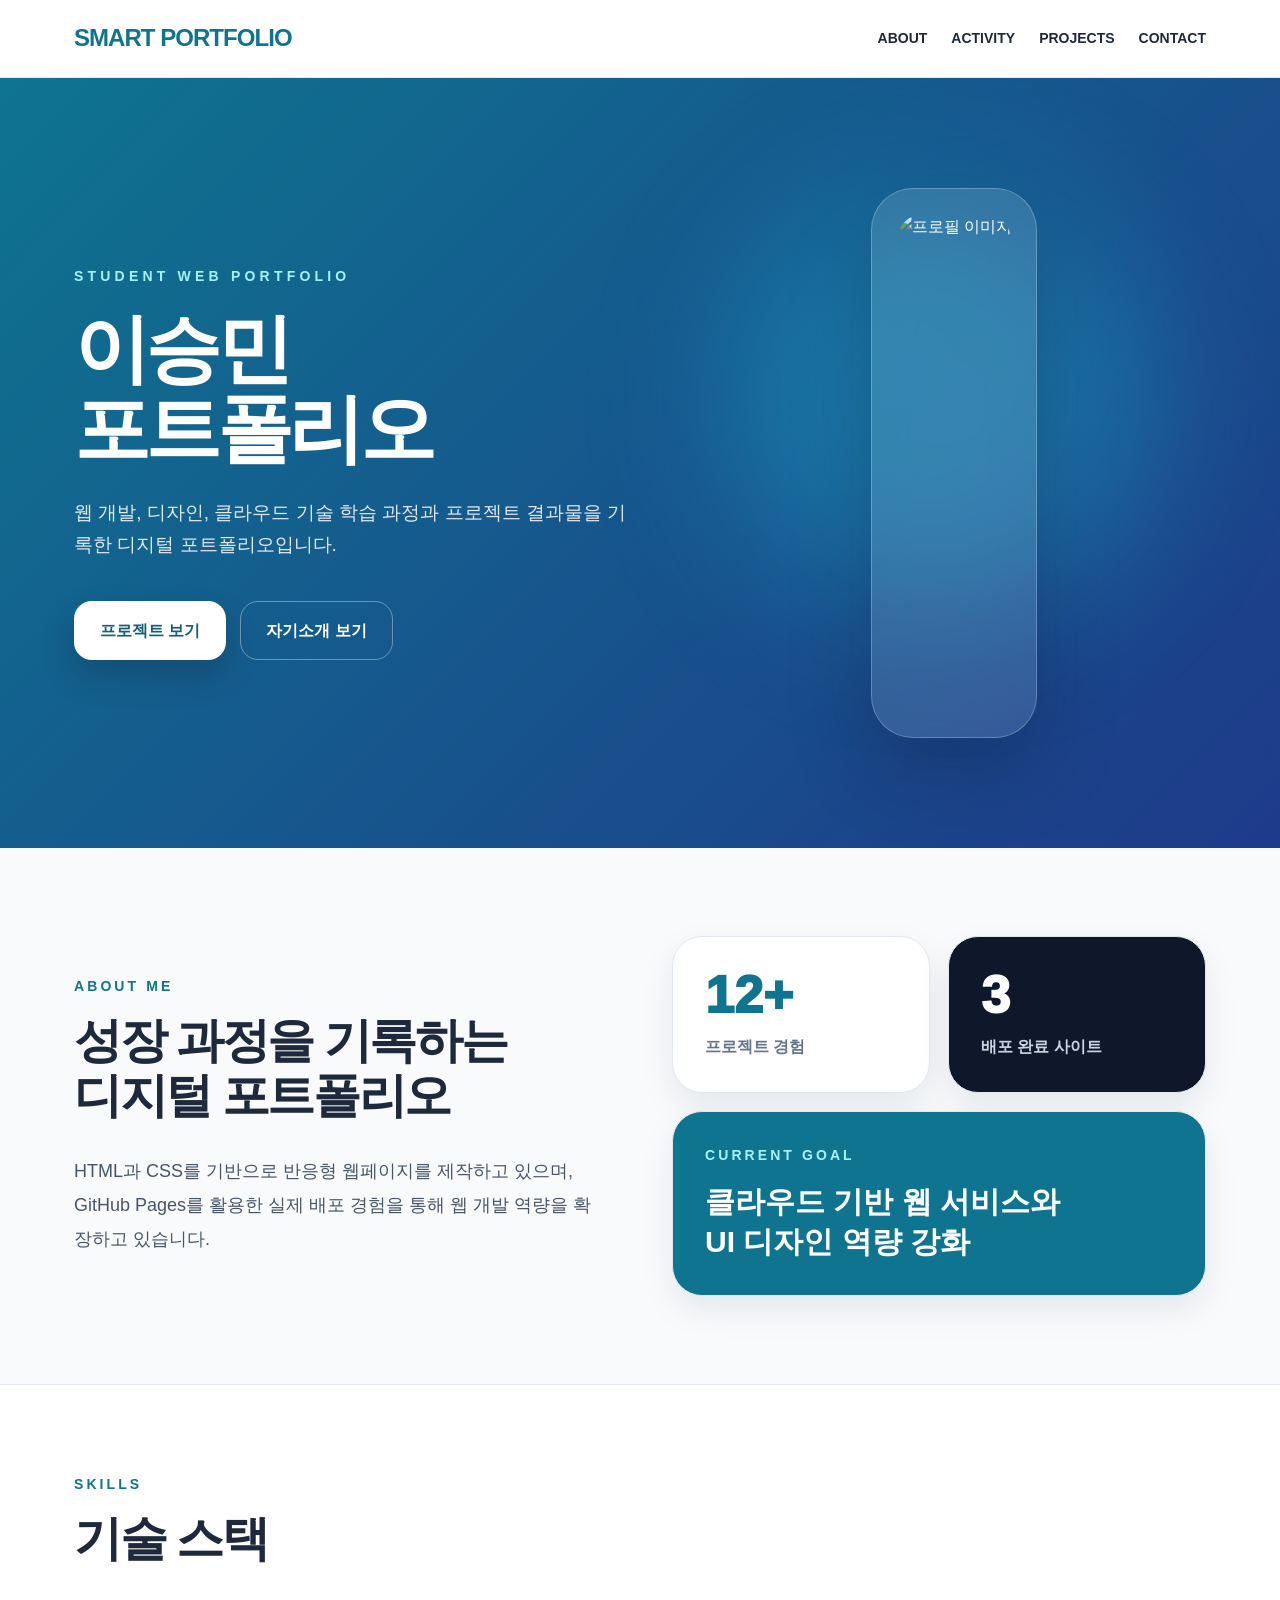
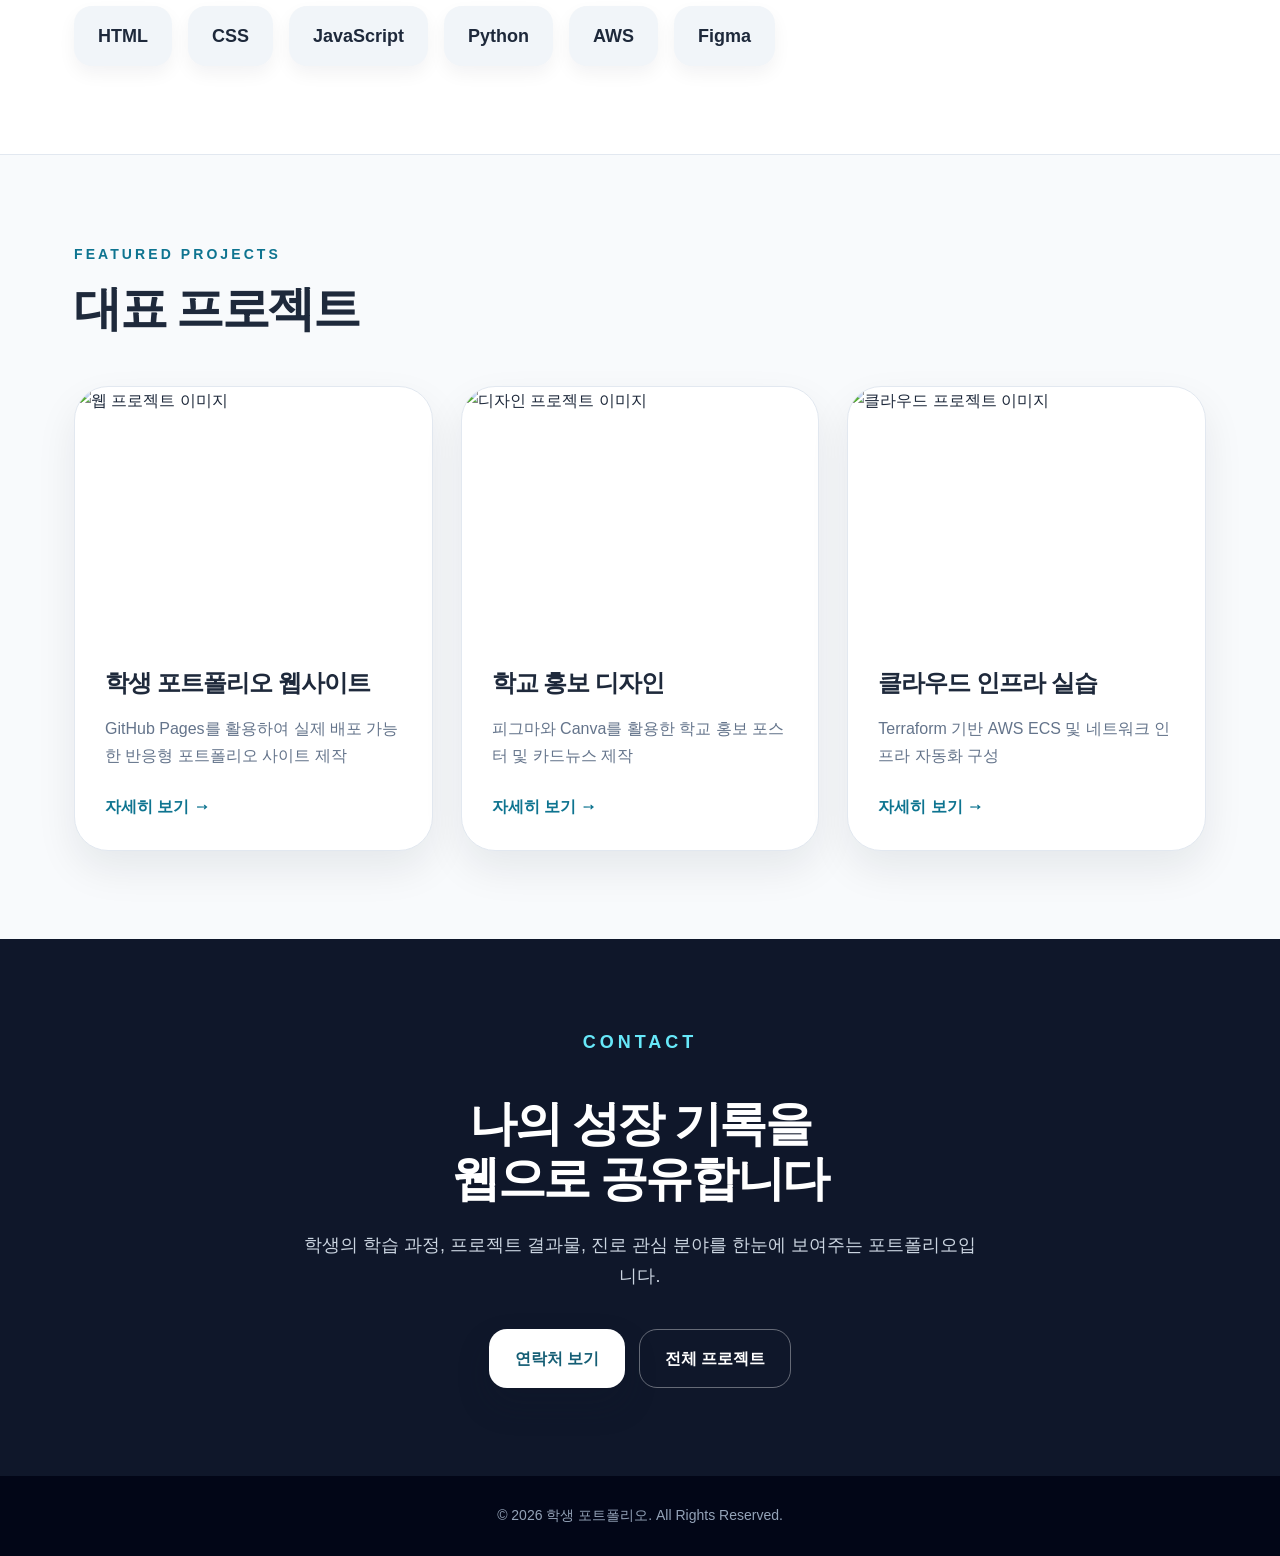
==== index.html @ 68219c9e "Add files via upload" ====
<!DOCTYPE html>
<html lang="ko">
<head>
  <meta charset="UTF-8" />
  <meta name="viewport" content="width=device-width, initial-scale=1.0" />
  <title>학생 포트폴리오</title>
  <link rel="stylesheet" href="css/style.css" />
</head>
<body>
  <header>
  <nav class="nav">
    <a href="index.html" class="logo">SMART PORTFOLIO</a>
    <ul class="menu">
      <li><a href="about.html" class="">ABOUT</a></li>
      <li><a href="activity.html" class="">ACTIVITY</a></li>
      <li><a href="projects.html" class="">PROJECTS</a></li>
      <li><a href="contact.html" class="">CONTACT</a></li>
    </ul>
  </nav>
</header>

  <section class="hero">
    <div class="hero-inner">
      <div>
        <p class="eyebrow">Student Web Portfolio</p>
        <h1>이승민<br>포트폴리오</h1>
        <p class="hero-desc">
          웹 개발, 디자인, 클라우드 기술 학습 과정과 프로젝트 결과물을 기록한 디지털 포트폴리오입니다.
        </p>
        <div class="button-group">
          <a href="projects.html" class="btn btn-primary">프로젝트 보기</a>
          <a href="about.html" class="btn btn-secondary">자기소개 보기</a>
        </div>
      </div>
      <div class="hero-card">
        <img src="https://images.unsplash.com/photo-1500648767791-00dcc994a43e?q=80&w=1200&auto=format&fit=crop" alt="프로필 이미지">
      </div>
    </div>
  </section>

  <main>
    <section>
      <div class="about-grid">
        <div>
          <p class="section-kicker">About Me</p>
          <h2 class="section-title">성장 과정을 기록하는<br>디지털 포트폴리오</h2>
          <p class="lead">
            HTML과 CSS를 기반으로 반응형 웹페이지를 제작하고 있으며, GitHub Pages를 활용한 실제 배포 경험을 통해 웹 개발 역량을 확장하고 있습니다.
          </p>
        </div>
        <div class="stat-grid">
          <div class="stat-card">
            <div class="stat-number">12+</div>
            <p class="stat-label">프로젝트 경험</p>
          </div>
          <div class="stat-card dark">
            <div class="stat-number">3</div>
            <p class="stat-label">배포 완료 사이트</p>
          </div>
          <div class="stat-card accent">
            <p class="section-kicker" style="color:#a5f3fc;">Current Goal</p>
            <h3 style="font-size:30px; line-height:1.35;">클라우드 기반 웹 서비스와<br>UI 디자인 역량 강화</h3>
          </div>
        </div>
      </div>
    </section>

    <div class="skills-wrap">
      <div class="skills-inner">
        <p class="section-kicker">Skills</p>
        <h2 class="section-title">기술 스택</h2>
        <div class="skills-list">
          <span class="skill">HTML</span>
          <span class="skill">CSS</span>
          <span class="skill">JavaScript</span>
          <span class="skill">Python</span>
          <span class="skill">AWS</span>
          <span class="skill">Figma</span>
        </div>
      </div>
    </div>

    <section>
      <p class="section-kicker">Featured Projects</p>
      <h2 class="section-title">대표 프로젝트</h2>
      <div class="project-grid">
        <article class="project-card">
          <img src="https://images.unsplash.com/photo-1498050108023-c5249f4df085?q=80&w=1200&auto=format&fit=crop" alt="웹 프로젝트 이미지">
          <div class="project-body">
            <h3>학생 포트폴리오 웹사이트</h3>
            <p>GitHub Pages를 활용하여 실제 배포 가능한 반응형 포트폴리오 사이트 제작</p>
            <a href="projects/project1.html" class="project-link">자세히 보기 →</a>
          </div>
        </article>
        <article class="project-card">
          <img src="https://images.unsplash.com/photo-1516321318423-f06f85e504b3?q=80&w=1200&auto=format&fit=crop" alt="디자인 프로젝트 이미지">
          <div class="project-body">
            <h3>학교 홍보 디자인</h3>
            <p>피그마와 Canva를 활용한 학교 홍보 포스터 및 카드뉴스 제작</p>
            <a href="projects/project2.html" class="project-link">자세히 보기 →</a>
          </div>
        </article>
        <article class="project-card">
          <img src="https://images.unsplash.com/photo-1451187580459-43490279c0fa?q=80&w=1200&auto=format&fit=crop" alt="클라우드 프로젝트 이미지">
          <div class="project-body">
            <h3>클라우드 인프라 실습</h3>
            <p>Terraform 기반 AWS ECS 및 네트워크 인프라 자동화 구성</p>
            <a href="projects/project3.html" class="project-link">자세히 보기 →</a>
          </div>
        </article>
      </div>
    </section>
  </main>

  <div class="contact">
    <div class="contact-inner">
      <p class="section-kicker" style="color:#67e8f9;">Contact</p>
      <h2 class="section-title">나의 성장 기록을<br>웹으로 공유합니다</h2>
      <p>학생의 학습 과정, 프로젝트 결과물, 진로 관심 분야를 한눈에 보여주는 포트폴리오입니다.</p>
      <div class="button-group" style="justify-content:center;">
        <a href="contact.html" class="btn btn-primary">연락처 보기</a>
        <a href="projects.html" class="btn btn-secondary">전체 프로젝트</a>
      </div>
    </div>
  </div>

  <footer>
  © 2026 학생 포트폴리오. All Rights Reserved.
</footer>
</body>
</html>
---- css/style.css ----
* {
  box-sizing: border-box;
  margin: 0;
  padding: 0;
}

html {
  scroll-behavior: smooth;
}

body {
  font-family: "Noto Sans KR", "Pretendard", Arial, sans-serif;
  background: #f8fafc;
  color: #1e293b;
  line-height: 1.7;
}

a {
  color: inherit;
  text-decoration: none;
}

img {
  display: block;
  width: 100%;
}

header {
  position: sticky;
  top: 0;
  z-index: 50;
  background: rgba(255, 255, 255, 0.88);
  backdrop-filter: blur(14px);
  border-bottom: 1px solid #e2e8f0;
}

.nav {
  max-width: 1180px;
  margin: 0 auto;
  padding: 18px 24px;
  display: flex;
  justify-content: space-between;
  align-items: center;
  gap: 24px;
}

.logo {
  font-size: 24px;
  font-weight: 900;
  color: #0e7490;
  letter-spacing: -0.04em;
}

.menu {
  display: flex;
  gap: 24px;
  list-style: none;
  font-size: 14px;
  font-weight: 800;
}

.menu a:hover,
.menu a.active {
  color: #0e7490;
}

.hero {
  position: relative;
  overflow: hidden;
  background: linear-gradient(135deg, #0e7490, #1e3a8a);
  color: white;
}

.hero::before {
  content: "";
  position: absolute;
  width: 420px;
  height: 420px;
  border-radius: 999px;
  background: rgba(34, 211, 238, 0.28);
  filter: blur(70px);
  right: 10%;
  top: 15%;
}

.hero-inner {
  position: relative;
  max-width: 1180px;
  margin: 0 auto;
  padding: 110px 24px;
  display: grid;
  grid-template-columns: 1.05fr 0.95fr;
  gap: 72px;
  align-items: center;
}

.eyebrow {
  color: #a5f3fc;
  text-transform: uppercase;
  letter-spacing: 0.3em;
  font-size: 14px;
  font-weight: 800;
  margin-bottom: 20px;
}

.hero h1 {
  font-size: clamp(44px, 7vw, 76px);
  line-height: 1.05;
  font-weight: 950;
  letter-spacing: -0.06em;
  margin-bottom: 28px;
}

.hero-desc {
  max-width: 560px;
  color: #e2e8f0;
  font-size: 19px;
  margin-bottom: 40px;
}

.button-group {
  display: flex;
  flex-wrap: wrap;
  gap: 14px;
}

.btn {
  display: inline-flex;
  align-items: center;
  justify-content: center;
  padding: 15px 25px;
  border-radius: 18px;
  font-weight: 900;
  transition: 0.25s ease;
  border: 1px solid transparent;
}

.btn-primary {
  background: white;
  color: #155e75;
  box-shadow: 0 16px 32px rgba(15, 23, 42, 0.24);
}

.btn-dark {
  background: #0f172a;
  color: white;
}

.btn-secondary {
  border-color: rgba(255, 255, 255, 0.36);
  color: white;
}

.btn-outline {
  border-color: #cbd5e1;
  color: #334155;
  background: white;
}

.btn:hover {
  transform: translateY(-3px);
}

.hero-card {
  position: relative;
  max-width: 430px;
  margin: 0 auto;
  padding: 24px;
  border-radius: 42px;
  background: rgba(255, 255, 255, 0.12);
  border: 1px solid rgba(255, 255, 255, 0.24);
  backdrop-filter: blur(20px);
  box-shadow: 0 30px 80px rgba(15, 23, 42, 0.28);
}

.hero-card img {
  height: 500px;
  object-fit: cover;
  border-radius: 30px;
}

.page-title {
  background: linear-gradient(135deg, #0e7490, #1e3a8a);
  color: white;
}

.page-title-inner {
  max-width: 1180px;
  margin: 0 auto;
  padding: 72px 24px;
}

.page-title h1 {
  font-size: clamp(38px, 5vw, 60px);
  font-weight: 950;
  letter-spacing: -0.05em;
  margin-bottom: 16px;
}

.page-title p {
  color: #dbeafe;
  font-size: 18px;
}

main section,
.section {
  max-width: 1180px;
  margin: 0 auto;
  padding: 88px 24px;
}

.section-kicker {
  color: #0e7490;
  text-transform: uppercase;
  letter-spacing: 0.22em;
  font-size: 14px;
  font-weight: 900;
  margin-bottom: 14px;
}

.section-title {
  font-size: clamp(32px, 4vw, 48px);
  font-weight: 950;
  line-height: 1.15;
  letter-spacing: -0.05em;
  margin-bottom: 30px;
}

.lead {
  color: #475569;
  font-size: 18px;
  line-height: 1.9;
}

.about-grid,
.two-grid {
  display: grid;
  grid-template-columns: 1fr 1fr;
  gap: 64px;
  align-items: center;
}

.card {
  background: white;
  border: 1px solid #e2e8f0;
  border-radius: 30px;
  padding: 32px;
  box-shadow: 0 14px 34px rgba(15, 23, 42, 0.08);
}

.stat-grid {
  display: grid;
  grid-template-columns: 1fr 1fr;
  gap: 18px;
}

.stat-card {
  padding: 32px;
  border-radius: 30px;
  background: white;
  border: 1px solid #e2e8f0;
  box-shadow: 0 14px 34px rgba(15, 23, 42, 0.08);
}

.stat-card.dark {
  background: #0f172a;
  color: white;
}

.stat-card.accent {
  grid-column: 1 / -1;
  background: #0e7490;
  color: white;
}

.stat-number {
  font-size: 52px;
  line-height: 1;
  font-weight: 950;
  color: #0e7490;
  margin-bottom: 12px;
}

.stat-card.dark .stat-number,
.stat-card.accent .stat-number {
  color: white;
}

.stat-label {
  color: #64748b;
  font-weight: 800;
}

.stat-card.dark .stat-label,
.stat-card.accent .stat-label {
  color: #cbd5e1;
}

.skills-wrap {
  max-width: none;
  background: white;
  border-top: 1px solid #e2e8f0;
  border-bottom: 1px solid #e2e8f0;
}

.skills-inner {
  max-width: 1180px;
  margin: 0 auto;
  padding: 88px 24px;
}

.skills-list {
  display: flex;
  flex-wrap: wrap;
  gap: 16px;
  margin-top: 40px;
}

.skill {
  padding: 15px 24px;
  border-radius: 18px;
  background: #f1f5f9;
  color: #1e293b;
  font-size: 18px;
  font-weight: 900;
  box-shadow: 0 8px 18px rgba(15, 23, 42, 0.05);
  transition: 0.25s ease;
}

.skill:hover {
  background: #0e7490;
  color: white;
  transform: translateY(-3px);
}

.project-grid,
.activity-grid {
  display: grid;
  grid-template-columns: repeat(3, 1fr);
  gap: 28px;
  margin-top: 50px;
}

.project-card {
  overflow: hidden;
  border-radius: 34px;
  background: white;
  border: 1px solid #e2e8f0;
  box-shadow: 0 18px 40px rgba(15, 23, 42, 0.08);
  transition: 0.3s ease;
}

.project-card:hover {
  transform: translateY(-8px);
  box-shadow: 0 28px 60px rgba(15, 23, 42, 0.14);
}

.project-card img {
  height: 250px;
  object-fit: cover;
}

.project-body {
  padding: 30px;
}

.project-body h3,
.card h3 {
  font-size: 24px;
  line-height: 1.3;
  letter-spacing: -0.04em;
  margin-bottom: 16px;
}

.project-body p,
.card p {
  color: #64748b;
  margin-bottom: 24px;
}

.project-link {
  color: #0e7490;
  font-weight: 950;
}

.info-list {
  display: grid;
  gap: 14px;
  margin-top: 24px;
}

.info-item {
  display: flex;
  justify-content: space-between;
  gap: 16px;
  padding-bottom: 14px;
  border-bottom: 1px solid #e2e8f0;
}

.info-item strong {
  color: #0e7490;
  min-width: 110px;
}

.timeline {
  display: grid;
  gap: 18px;
  margin-top: 40px;
}

.timeline-item {
  background: white;
  border-left: 6px solid #0e7490;
  border-radius: 22px;
  padding: 26px;
  border-top: 1px solid #e2e8f0;
  border-right: 1px solid #e2e8f0;
  border-bottom: 1px solid #e2e8f0;
  box-shadow: 0 12px 28px rgba(15, 23, 42, 0.06);
}

.timeline-item span {
  display: inline-block;
  color: #0e7490;
  font-weight: 900;
  margin-bottom: 8px;
}

.detail-image {
  border-radius: 34px;
  overflow: hidden;
  box-shadow: 0 20px 46px rgba(15, 23, 42, 0.12);
}

.detail-image img {
  height: 420px;
  object-fit: cover;
}

.badge-list {
  display: flex;
  flex-wrap: wrap;
  gap: 10px;
  margin: 22px 0;
}

.badge {
  background: #e0f2fe;
  color: #075985;
  border-radius: 999px;
  padding: 8px 14px;
  font-weight: 900;
  font-size: 14px;
}

.contact {
  max-width: none;
  background: #0f172a;
  color: white;
}

.contact-inner {
  max-width: 1180px;
  margin: 0 auto;
  padding: 88px 24px;
  text-align: center;
}

.contact .section-title {
  margin-bottom: 24px;
}

.contact p {
  color: #cbd5e1;
  max-width: 680px;
  margin: 0 auto 38px;
  font-size: 18px;
}

footer {
  background: #020617;
  color: #94a3b8;
  text-align: center;
  padding: 28px 16px;
  font-size: 14px;
}

@media (max-width: 900px) {
  .hero-inner,
  .about-grid,
  .two-grid,
  .project-grid,
  .activity-grid {
    grid-template-columns: 1fr;
  }

  .hero-inner {
    padding: 80px 24px;
  }

  .hero-card img {
    height: 420px;
  }

  .menu {
    gap: 14px;
    flex-wrap: wrap;
    justify-content: flex-end;
  }
}

@media (max-width: 560px) {
  .nav {
    align-items: flex-start;
    flex-direction: column;
  }

  .menu {
    justify-content: flex-start;
  }

  .hero-inner,
  main section,
  .section,
  .skills-inner,
  .contact-inner,
  .page-title-inner {
    padding-left: 18px;
    padding-right: 18px;
  }

  .hero-card img,
  .detail-image img {
    height: 340px;
  }

  .stat-grid {
    grid-template-columns: 1fr;
  }

  .stat-card.accent {
    grid-column: auto;
  }

  .info-item {
    flex-direction: column;
    gap: 4px;
  }
}
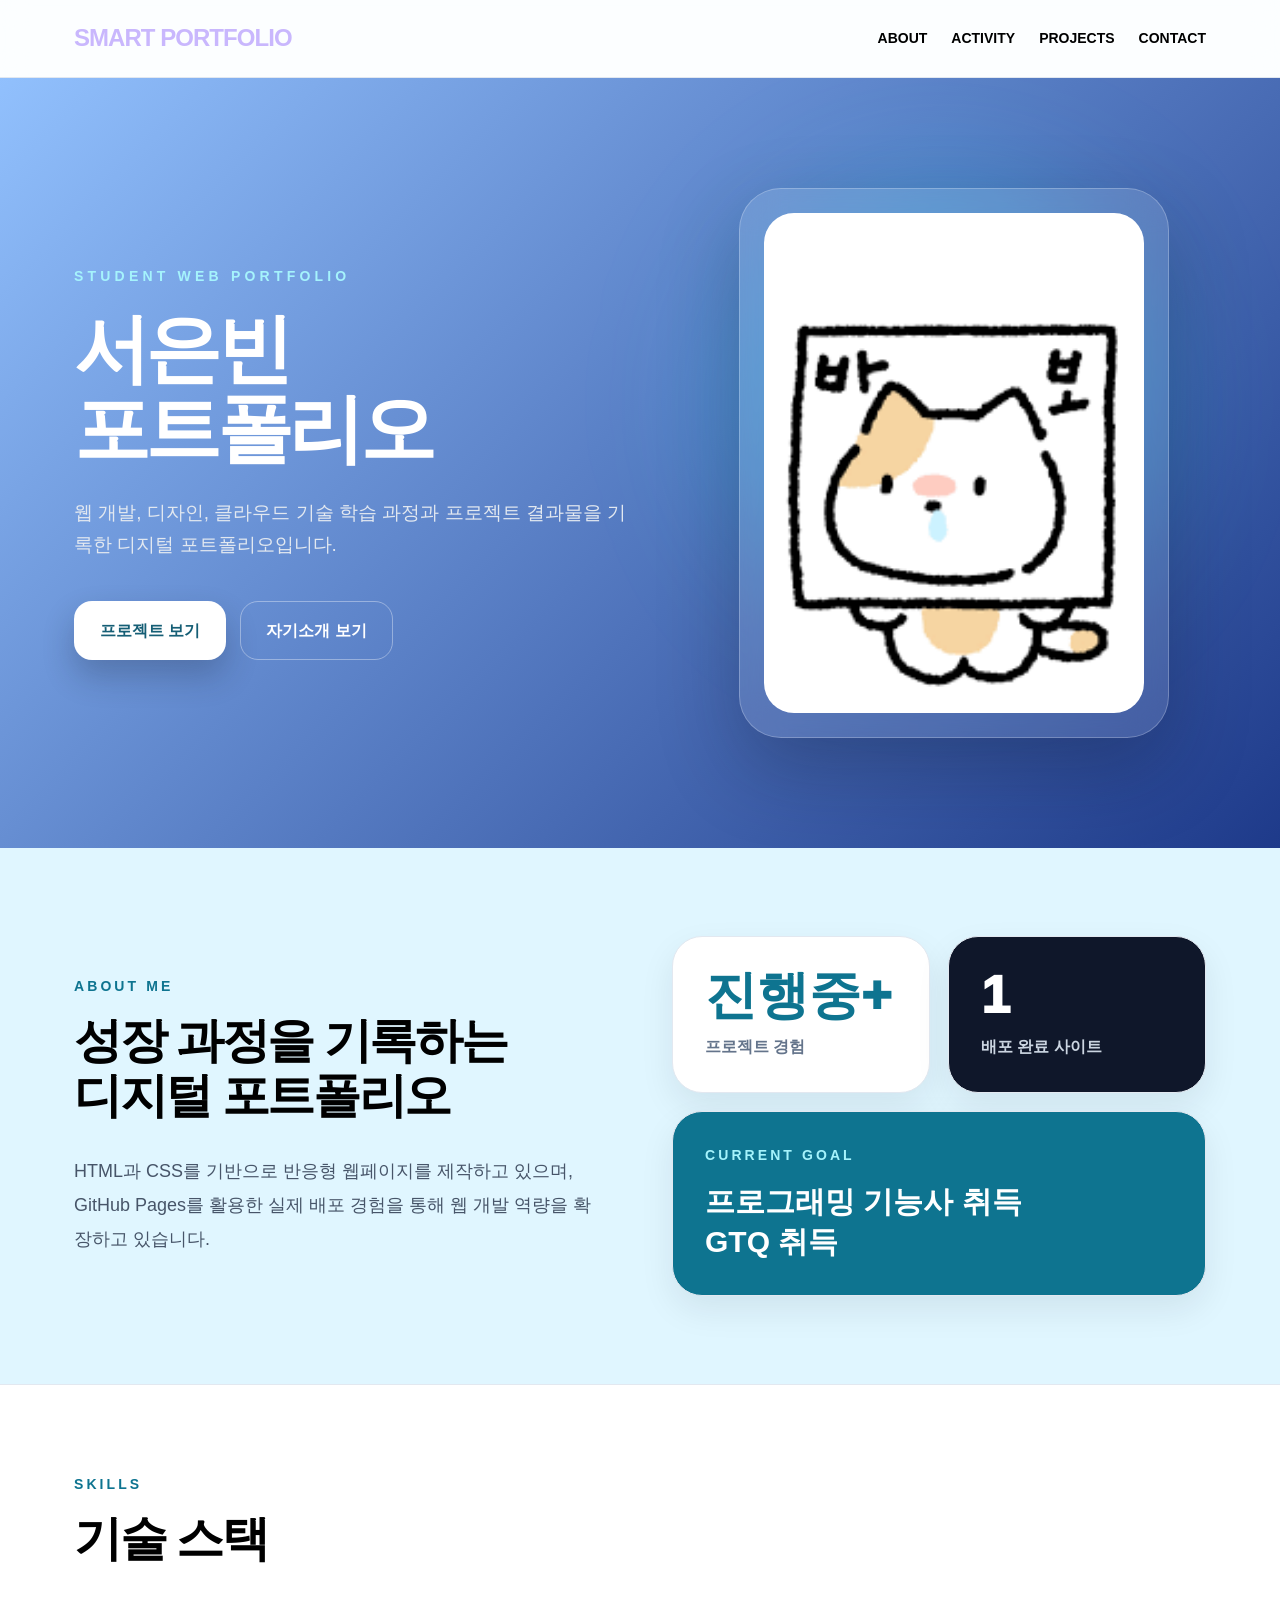
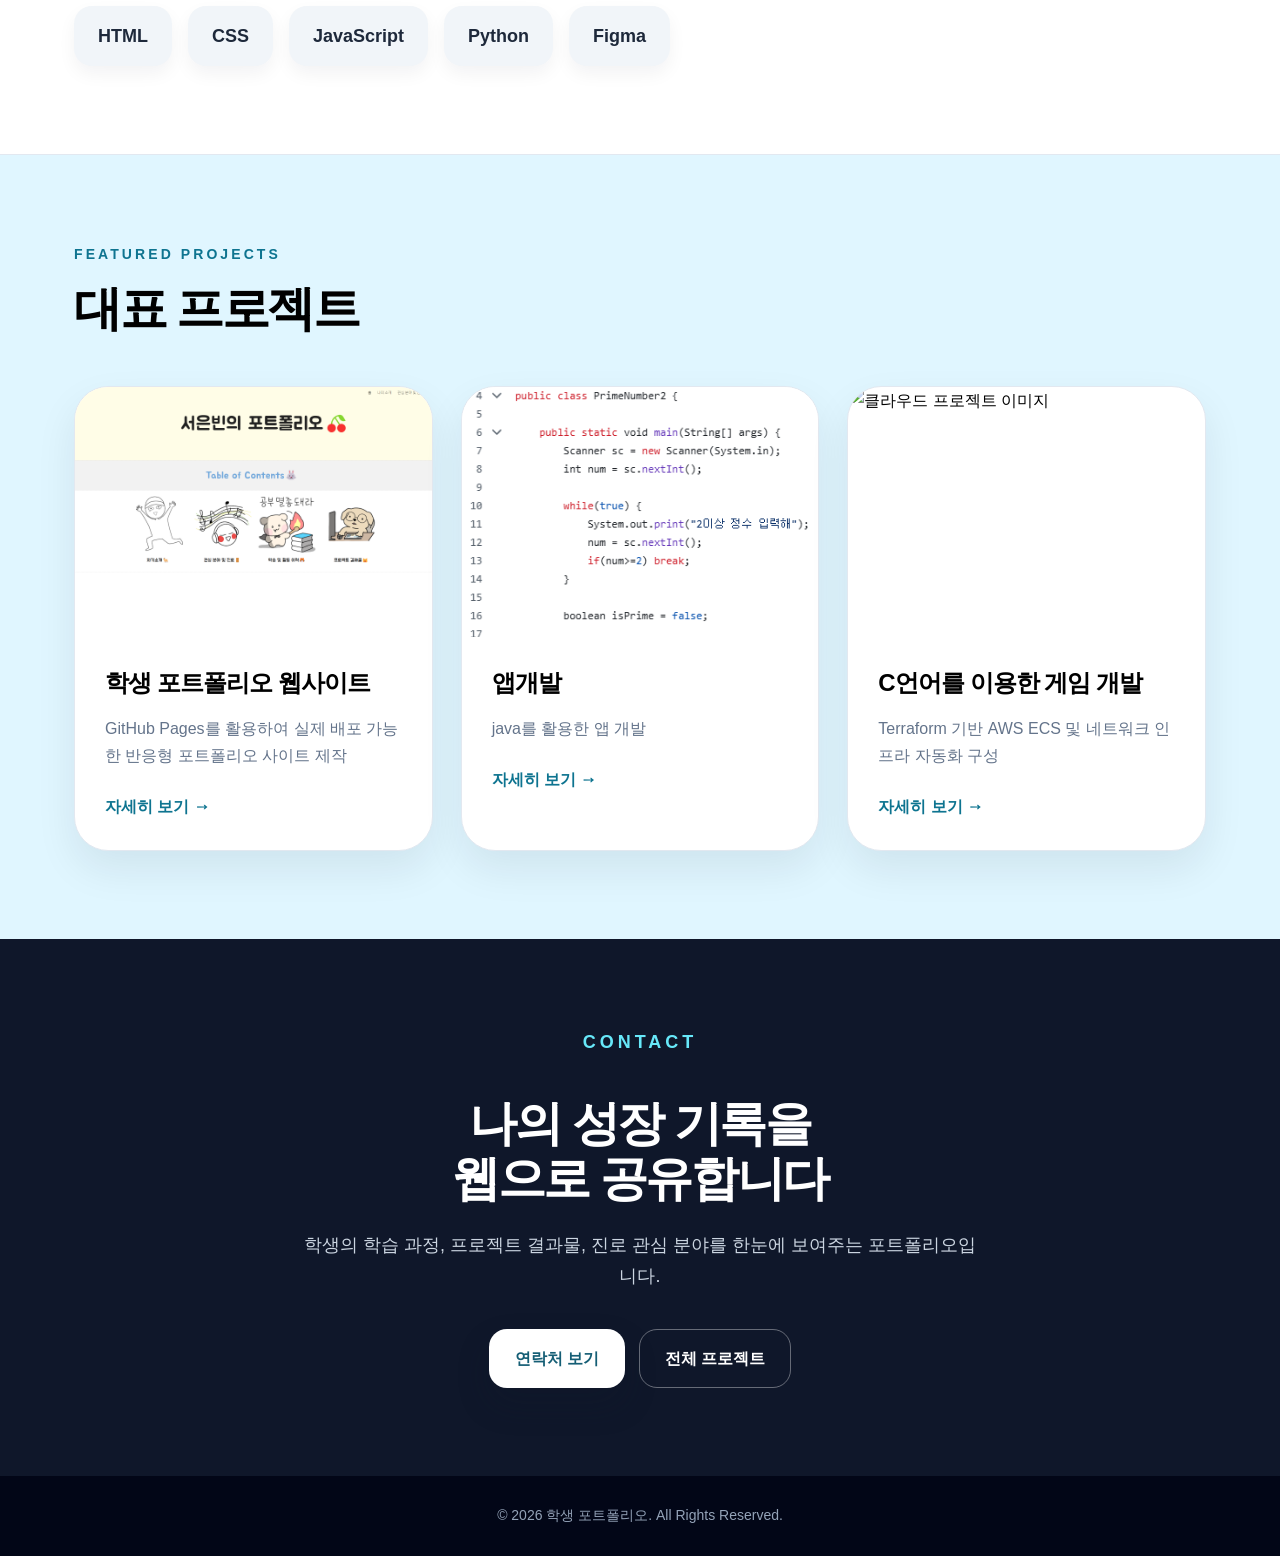
==== commit e4ef0f7f: "Add files via upload" ====
--- a/index.html
+++ b/index.html
@@ -3,7 +3,7 @@
 <head>
   <meta charset="UTF-8" />
   <meta name="viewport" content="width=device-width, initial-scale=1.0" />
-  <title>학생 포트폴리오</title>
+  <title>나만의 포트폴리오</title>
   <link rel="stylesheet" href="css/style.css" />
 </head>
 <body>
@@ -23,7 +23,7 @@
     <div class="hero-inner">
       <div>
         <p class="eyebrow">Student Web Portfolio</p>
-        <h1>이승민<br>포트폴리오</h1>
+        <h1>서은빈<br>포트폴리오</h1>
         <p class="hero-desc">
           웹 개발, 디자인, 클라우드 기술 학습 과정과 프로젝트 결과물을 기록한 디지털 포트폴리오입니다.
         </p>
@@ -33,7 +33,7 @@
         </div>
       </div>
       <div class="hero-card">
-        <img src="https://images.unsplash.com/photo-1500648767791-00dcc994a43e?q=80&w=1200&auto=format&fit=crop" alt="프로필 이미지">
+        <img src="images/images.png" alt="프로필 이미지">
       </div>
     </div>
   </section>
@@ -50,16 +50,16 @@
         </div>
         <div class="stat-grid">
           <div class="stat-card">
-            <div class="stat-number">12+</div>
+            <div class="stat-number">진행중+</div>
             <p class="stat-label">프로젝트 경험</p>
           </div>
           <div class="stat-card dark">
-            <div class="stat-number">3</div>
+            <div class="stat-number">1</div>
             <p class="stat-label">배포 완료 사이트</p>
           </div>
           <div class="stat-card accent">
             <p class="section-kicker" style="color:#a5f3fc;">Current Goal</p>
-            <h3 style="font-size:30px; line-height:1.35;">클라우드 기반 웹 서비스와<br>UI 디자인 역량 강화</h3>
+            <h3 style="font-size:30px; line-height:1.35;">프로그래밍 기능사 취득<br>GTQ 취득</h3>
           </div>
         </div>
       </div>
@@ -74,7 +74,6 @@
           <span class="skill">CSS</span>
           <span class="skill">JavaScript</span>
           <span class="skill">Python</span>
-          <span class="skill">AWS</span>
           <span class="skill">Figma</span>
         </div>
       </div>
@@ -85,7 +84,7 @@
       <h2 class="section-title">대표 프로젝트</h2>
       <div class="project-grid">
         <article class="project-card">
-          <img src="https://images.unsplash.com/photo-1498050108023-c5249f4df085?q=80&w=1200&auto=format&fit=crop" alt="웹 프로젝트 이미지">
+          <img src="images/02.png" alt="웹 프로젝트 이미지">
           <div class="project-body">
             <h3>학생 포트폴리오 웹사이트</h3>
             <p>GitHub Pages를 활용하여 실제 배포 가능한 반응형 포트폴리오 사이트 제작</p>
@@ -93,17 +92,17 @@
           </div>
         </article>
         <article class="project-card">
-          <img src="https://images.unsplash.com/photo-1516321318423-f06f85e504b3?q=80&w=1200&auto=format&fit=crop" alt="디자인 프로젝트 이미지">
+          <img src="images/04.png" alt="디자인 프로젝트 이미지">
           <div class="project-body">
-            <h3>학교 홍보 디자인</h3>
-            <p>피그마와 Canva를 활용한 학교 홍보 포스터 및 카드뉴스 제작</p>
+            <h3>앱개발</h3>
+            <p>java를 활용한 앱 개발</p>
             <a href="projects/project2.html" class="project-link">자세히 보기 →</a>
           </div>
         </article>
         <article class="project-card">
-          <img src="https://images.unsplash.com/photo-1451187580459-43490279c0fa?q=80&w=1200&auto=format&fit=crop" alt="클라우드 프로젝트 이미지">
+          <img src="images/05.jpg" alt="클라우드 프로젝트 이미지">
           <div class="project-body">
-            <h3>클라우드 인프라 실습</h3>
+            <h3>C언어를 이용한 게임 개발</h3>
             <p>Terraform 기반 AWS ECS 및 네트워크 인프라 자동화 구성</p>
             <a href="projects/project3.html" class="project-link">자세히 보기 →</a>
           </div>
--- a/css/style.css
+++ b/css/style.css
@@ -10,8 +10,8 @@
 
 body {
   font-family: "Noto Sans KR", "Pretendard", Arial, sans-serif;
-  background: #f8fafc;
-  color: #1e293b;
+  background: #e0f6ff;
+  color: #000000;
   line-height: 1.7;
 }
 
@@ -47,7 +47,7 @@
 .logo {
   font-size: 24px;
   font-weight: 900;
-  color: #0e7490;
+  color: #c9b7fd;
   letter-spacing: -0.04em;
 }
 
@@ -61,13 +61,13 @@
 
 .menu a:hover,
 .menu a.active {
-  color: #0e7490;
+  color: #db81ff;
 }
 
 .hero {
   position: relative;
   overflow: hidden;
-  background: linear-gradient(135deg, #0e7490, #1e3a8a);
+  background: linear-gradient(135deg, #91c0fd, #1e3a8a);
   color: white;
 }
 
@@ -77,7 +77,7 @@
   width: 420px;
   height: 420px;
   border-radius: 999px;
-  background: rgba(34, 211, 238, 0.28);
+  background: rgba(27, 225, 255, 0.28);
   filter: blur(70px);
   right: 10%;
   top: 15%;
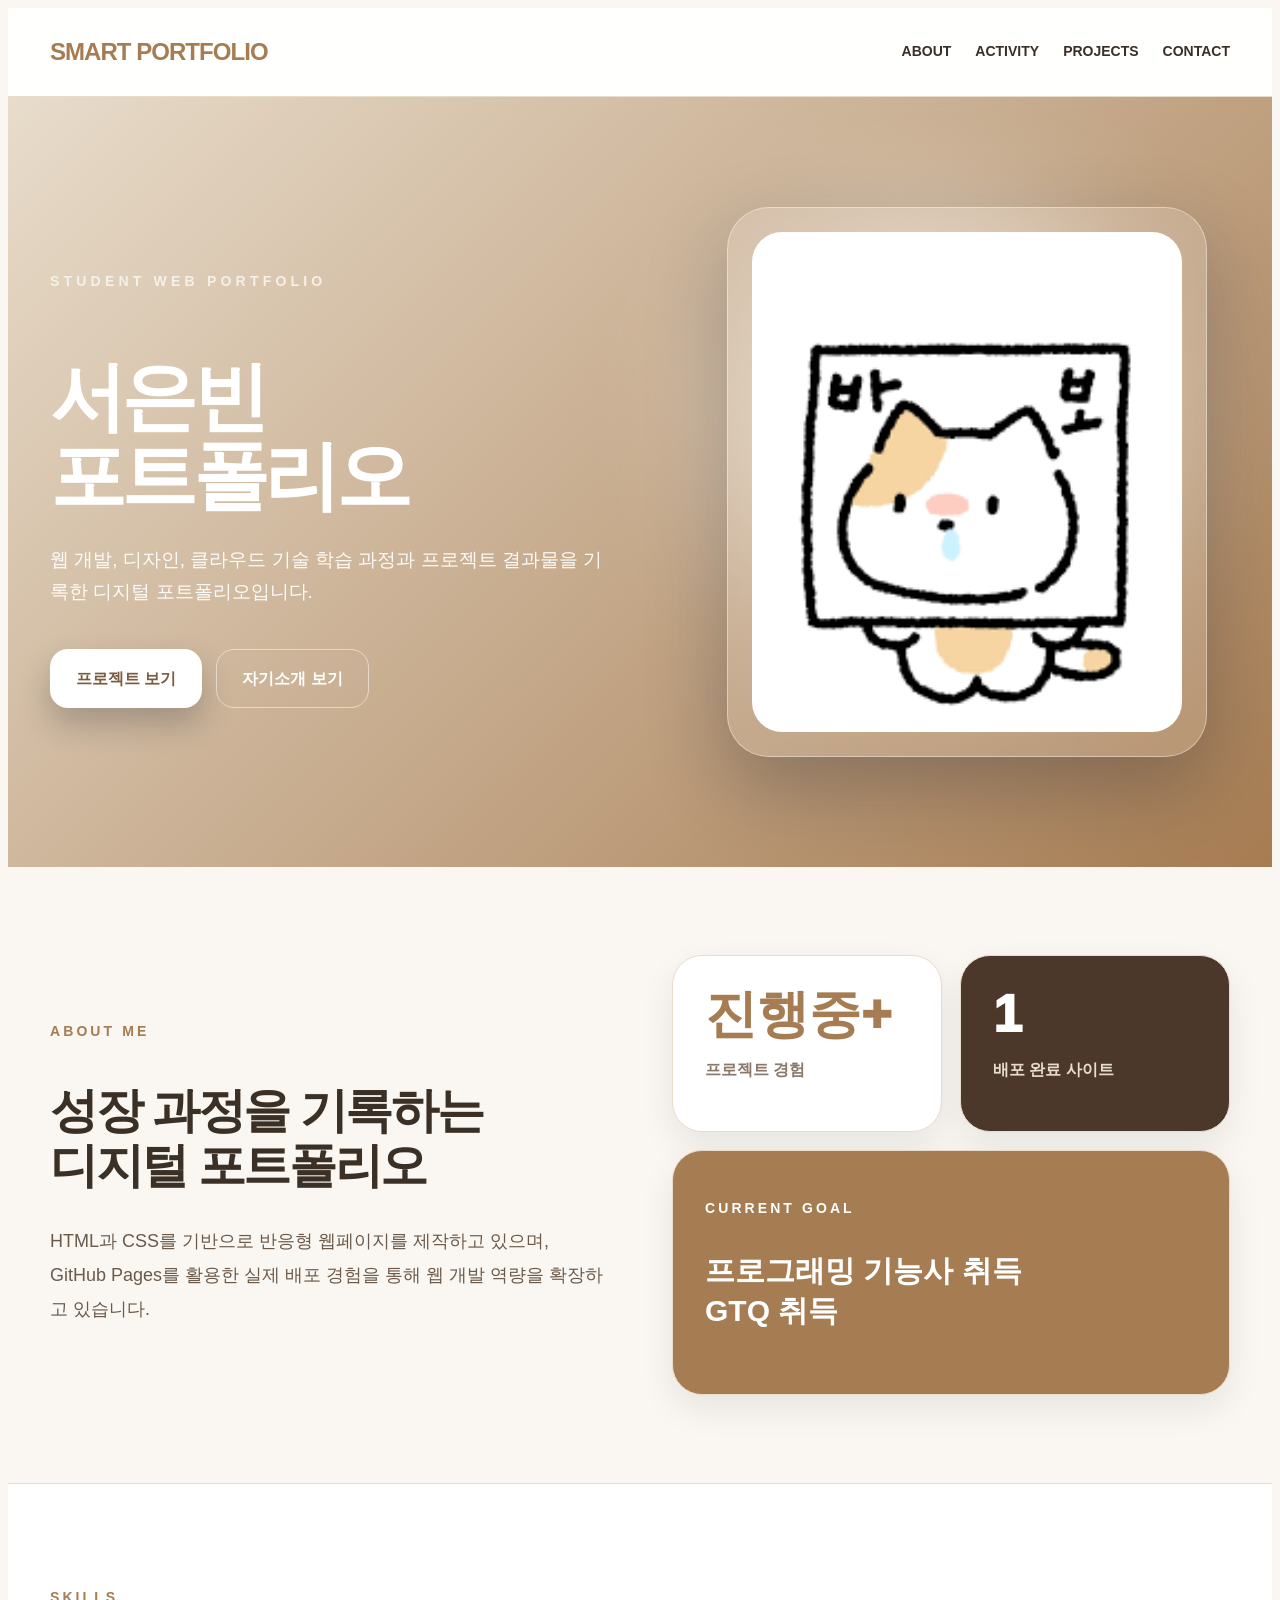
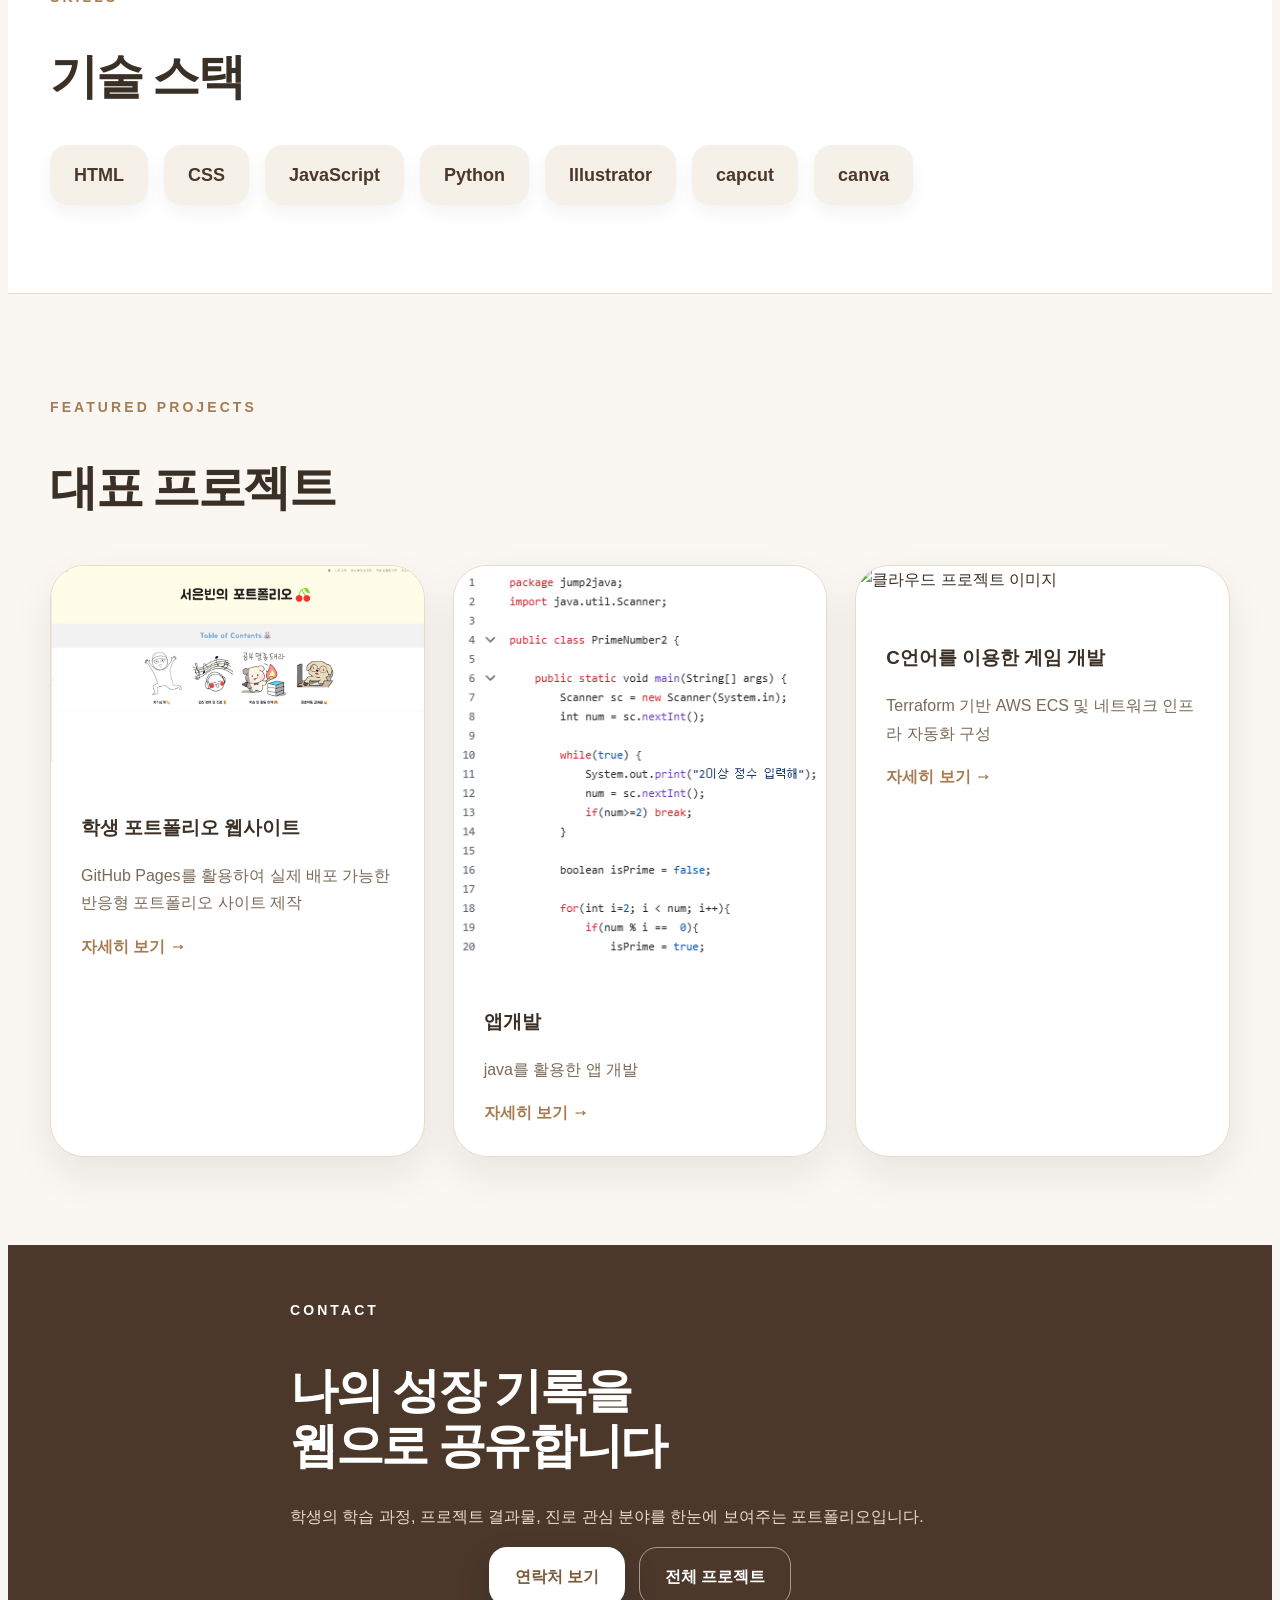
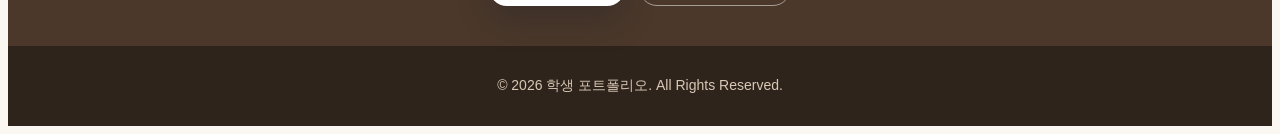
==== commit 80542fa5: "Add files via upload" ====
--- a/index.html
+++ b/index.html
@@ -34,8 +34,6 @@
       </div>
       <div class="hero-card">
         <img src="images/images.png" alt="프로필 이미지">
-      </div>
-    </div>
   </section>
 
   <main>
@@ -58,7 +56,7 @@
             <p class="stat-label">배포 완료 사이트</p>
           </div>
           <div class="stat-card accent">
-            <p class="section-kicker" style="color:#a5f3fc;">Current Goal</p>
+            <p class="section-kicker" style="color:#ffffff;">Current Goal</p>
             <h3 style="font-size:30px; line-height:1.35;">프로그래밍 기능사 취득<br>GTQ 취득</h3>
           </div>
         </div>
@@ -74,7 +72,9 @@
           <span class="skill">CSS</span>
           <span class="skill">JavaScript</span>
           <span class="skill">Python</span>
-          <span class="skill">Figma</span>
+          <span class="skill">Illustrator</span>
+          <span class="skill">capcut</span>
+          <span class="skill">canva</span>
         </div>
       </div>
     </div>
@@ -113,7 +113,7 @@
 
   <div class="contact">
     <div class="contact-inner">
-      <p class="section-kicker" style="color:#67e8f9;">Contact</p>
+      <p class="section-kicker" style="color:#ffffff;">Contact</p>
       <h2 class="section-title">나의 성장 기록을<br>웹으로 공유합니다</h2>
       <p>학생의 학습 과정, 프로젝트 결과물, 진로 관심 분야를 한눈에 보여주는 포트폴리오입니다.</p>
       <div class="button-group" style="justify-content:center;">
--- a/css/style.css
+++ b/css/style.css
@@ -1,4 +1,4 @@
-* {
+00.*.0 0{
   box-sizing: border-box;
   margin: 0;
   padding: 0;
@@ -10,8 +10,8 @@
 
 body {
   font-family: "Noto Sans KR", "Pretendard", Arial, sans-serif;
-  background: #e0f6ff;
-  color: #000000;
+  background: #FAF7F2;
+  color: #3B3026;
   line-height: 1.7;
 }
 
@@ -29,9 +29,9 @@
   position: sticky;
   top: 0;
   z-index: 50;
-  background: rgba(255, 255, 255, 0.88);
+  background: rgba(255, 255, 255, 0.92);
   backdrop-filter: blur(14px);
-  border-bottom: 1px solid #e2e8f0;
+  border-bottom: 1px solid #E8DCCB;
 }
 
 .nav {
@@ -47,7 +47,7 @@
 .logo {
   font-size: 24px;
   font-weight: 900;
-  color: #c9b7fd;
+  color: #A67C52;
   letter-spacing: -0.04em;
 }
 
@@ -61,13 +61,13 @@
 
 .menu a:hover,
 .menu a.active {
-  color: #db81ff;
+  color: #A67C52;
 }
 
 .hero {
   position: relative;
   overflow: hidden;
-  background: linear-gradient(135deg, #91c0fd, #1e3a8a);
+  background: linear-gradient(135deg, #E8DCCB, #A67C52);
   color: white;
 }
 
@@ -77,7 +77,7 @@
   width: 420px;
   height: 420px;
   border-radius: 999px;
-  background: rgba(27, 225, 255, 0.28);
+  background: rgba(245, 240, 232, 0.6);
   filter: blur(70px);
   right: 10%;
   top: 15%;
@@ -95,7 +95,7 @@
 }
 
 .eyebrow {
-  color: #a5f3fc;
+  color: #F5F0E8;
   text-transform: uppercase;
   letter-spacing: 0.3em;
   font-size: 14px;
@@ -113,7 +113,7 @@
 
 .hero-desc {
   max-width: 560px;
-  color: #e2e8f0;
+  color: #FDFBF8;
   font-size: 19px;
   margin-bottom: 40px;
 }
@@ -137,23 +137,23 @@
 
 .btn-primary {
   background: white;
-  color: #155e75;
+  color: #7A5C3E;
   box-shadow: 0 16px 32px rgba(15, 23, 42, 0.24);
 }
 
 .btn-dark {
-  background: #0f172a;
+  background: #4B382A;
   color: white;
 }
 
 .btn-secondary {
-  border-color: rgba(255, 255, 255, 0.36);
+  border-color: rgba(255, 255, 255, 0.5);
   color: white;
 }
 
 .btn-outline {
-  border-color: #cbd5e1;
-  color: #334155;
+  border-color: #D8C8B5;
+  color: #7A5C3E;
   background: white;
 }
 
@@ -167,8 +167,8 @@
   margin: 0 auto;
   padding: 24px;
   border-radius: 42px;
-  background: rgba(255, 255, 255, 0.12);
-  border: 1px solid rgba(255, 255, 255, 0.24);
+  background: rgba(255, 255, 255, 0.15);
+  border: 1px solid rgba(255, 255, 255, 0.4);
   backdrop-filter: blur(20px);
   box-shadow: 0 30px 80px rgba(15, 23, 42, 0.28);
 }
@@ -180,7 +180,7 @@
 }
 
 .page-title {
-  background: linear-gradient(135deg, #0e7490, #1e3a8a);
+  background: linear-gradient(135deg, #A67C52, #7A5C3E);
   color: white;
 }
 
@@ -198,7 +198,7 @@
 }
 
 .page-title p {
-  color: #dbeafe;
+  color: #F5F0E8;
   font-size: 18px;
 }
 
@@ -210,7 +210,7 @@
 }
 
 .section-kicker {
-  color: #0e7490;
+  color: #A67C52;
   text-transform: uppercase;
   letter-spacing: 0.22em;
   font-size: 14px;
@@ -227,7 +227,7 @@
 }
 
 .lead {
-  color: #475569;
+  color: #6B5A4A;
   font-size: 18px;
   line-height: 1.9;
 }
@@ -242,7 +242,7 @@
 
 .card {
   background: white;
-  border: 1px solid #e2e8f0;
+  border: 1px solid #E8DCCB;
   border-radius: 30px;
   padding: 32px;
   box-shadow: 0 14px 34px rgba(15, 23, 42, 0.08);
@@ -258,18 +258,18 @@
   padding: 32px;
   border-radius: 30px;
   background: white;
-  border: 1px solid #e2e8f0;
+  border: 1px solid #E8DCCB;
   box-shadow: 0 14px 34px rgba(15, 23, 42, 0.08);
 }
 
 .stat-card.dark {
-  background: #0f172a;
+  background: #4B382A;
   color: white;
 }
 
 .stat-card.accent {
   grid-column: 1 / -1;
-  background: #0e7490;
+  background: #A67C52;
   color: white;
 }
 
@@ -277,7 +277,7 @@
   font-size: 52px;
   line-height: 1;
   font-weight: 950;
-  color: #0e7490;
+  color: #A67C52;
   margin-bottom: 12px;
 }
 
@@ -287,20 +287,20 @@
 }
 
 .stat-label {
-  color: #64748b;
+  color: #8A7968;
   font-weight: 800;
 }
 
 .stat-card.dark .stat-label,
 .stat-card.accent .stat-label {
-  color: #cbd5e1;
+  color: #E8DCCB;
 }
 
 .skills-wrap {
   max-width: none;
   background: white;
-  border-top: 1px solid #e2e8f0;
-  border-bottom: 1px solid #e2e8f0;
+  border-top: 1px solid #E8DCCB;
+  border-bottom: 1px solid #E8DCCB;
 }
 
 .skills-inner {
@@ -319,8 +319,8 @@
 .skill {
   padding: 15px 24px;
   border-radius: 18px;
-  background: #f1f5f9;
-  color: #1e293b;
+  background: #F5F0E8;
+  color: #4B382A;
   font-size: 18px;
   font-weight: 900;
   box-shadow: 0 8px 18px rgba(15, 23, 42, 0.05);
@@ -328,7 +328,7 @@
 }
 
 .skill:hover {
-  background: #0e7490;
+  background: #A67C52;
   color: white;
   transform: translateY(-3px);
 }
@@ -345,7 +345,7 @@
   overflow: hidden;
   border-radius: 34px;
   background: white;
-  border: 1px solid #e2e8f0;
+  border: 1px solid #E8DCCB;
   box-shadow: 0 18px 40px rgba(15, 23, 42, 0.08);
   transition: 0.3s ease;
 }
@@ -355,195 +355,41 @@
   box-shadow: 0 28px 60px rgba(15, 23, 42, 0.14);
 }
 
-.project-card img {
-  height: 250px;
-  object-fit: cover;
-}
-
 .project-body {
   padding: 30px;
 }
 
-.project-body h3,
-.card h3 {
-  font-size: 24px;
-  line-height: 1.3;
-  letter-spacing: -0.04em;
-  margin-bottom: 16px;
-}
-
 .project-body p,
 .card p {
-  color: #64748b;
-  margin-bottom: 24px;
+  color: #7A6A58;
 }
 
 .project-link {
-  color: #0e7490;
-  font-weight: 950;
-}
-
-.info-list {
-  display: grid;
-  gap: 14px;
-  margin-top: 24px;
-}
-
-.info-item {
-  display: flex;
-  justify-content: space-between;
-  gap: 16px;
-  padding-bottom: 14px;
-  border-bottom: 1px solid #e2e8f0;
-}
-
-.info-item strong {
-  color: #0e7490;
-  min-width: 110px;
-}
-
-.timeline {
-  display: grid;
-  gap: 18px;
-  margin-top: 40px;
-}
-
-.timeline-item {
-  background: white;
-  border-left: 6px solid #0e7490;
-  border-radius: 22px;
-  padding: 26px;
-  border-top: 1px solid #e2e8f0;
-  border-right: 1px solid #e2e8f0;
-  border-bottom: 1px solid #e2e8f0;
-  box-shadow: 0 12px 28px rgba(15, 23, 42, 0.06);
-}
-
-.timeline-item span {
-  display: inline-block;
-  color: #0e7490;
-  font-weight: 900;
-  margin-bottom: 8px;
-}
-
-.detail-image {
-  border-radius: 34px;
-  overflow: hidden;
-  box-shadow: 0 20px 46px rgba(15, 23, 42, 0.12);
-}
-
-.detail-image img {
-  height: 420px;
-  object-fit: cover;
-}
-
-.badge-list {
-  display: flex;
-  flex-wrap: wrap;
-  gap: 10px;
-  margin: 22px 0;
-}
-
-.badge {
-  background: #e0f2fe;
-  color: #075985;
-  border-radius: 999px;
-  padding: 8px 14px;
-  font-weight: 900;
-  font-size: 14px;
+  color: #A67C52;
+  font-weight: 950;
 }
 
 .contact {
   max-width: none;
-  background: #0f172a;
-  color: white;
-}
-
-.contact-inner {
-  max-width: 1180px;
-  margin: 0 auto;
-  padding: 88px 24px;
-  text-align: center;
-}
-
-.contact .section-title {
-  margin-bottom: 24px;
+  background: #4B382A;
+  color: white;
 }
 
 .contact p {
-  color: #cbd5e1;
-  max-width: 680px;
-  margin: 0 auto 38px;
-  font-size: 18px;
+  color: #E8DCCB;
 }
 
 footer {
-  background: #020617;
-  color: #94a3b8;
+  background: #2F241C;
+  color: #D8C8B5;
   text-align: center;
   padding: 28px 16px;
   font-size: 14px;
 }
-
-@media (max-width: 900px) {
-  .hero-inner,
-  .about-grid,
-  .two-grid,
-  .project-grid,
-  .activity-grid {
-    grid-template-columns: 1fr;
-  }
-
-  .hero-inner {
-    padding: 80px 24px;
-  }
-
-  .hero-card img {
-    height: 420px;
-  }
-
-  .menu {
-    gap: 14px;
-    flex-wrap: wrap;
-    justify-content: flex-end;
-  }
-}
-
-@media (max-width: 560px) {
-  .nav {
-    align-items: flex-start;
-    flex-direction: column;
-  }
-
-  .menu {
-    justify-content: flex-start;
-  }
-
-  .hero-inner,
-  main section,
-  .section,
-  .skills-inner,
-  .contact-inner,
-  .page-title-inner {
-    padding-left: 18px;
-    padding-right: 18px;
-  }
-
-  .hero-card img,
-  .detail-image img {
-    height: 340px;
-  }
-
-  .stat-grid {
-    grid-template-columns: 1fr;
-  }
-
-  .stat-card.accent {
-    grid-column: auto;
-  }
-
-  .info-item {
-    flex-direction: column;
-    gap: 4px;
-  }
-}
+.contact-inner {
+  text-align: left;
+  max-width: 700px;
+  margin: 0 auto;
+  padding-top: 40px;
+    padding-bottom: 40px;
+}
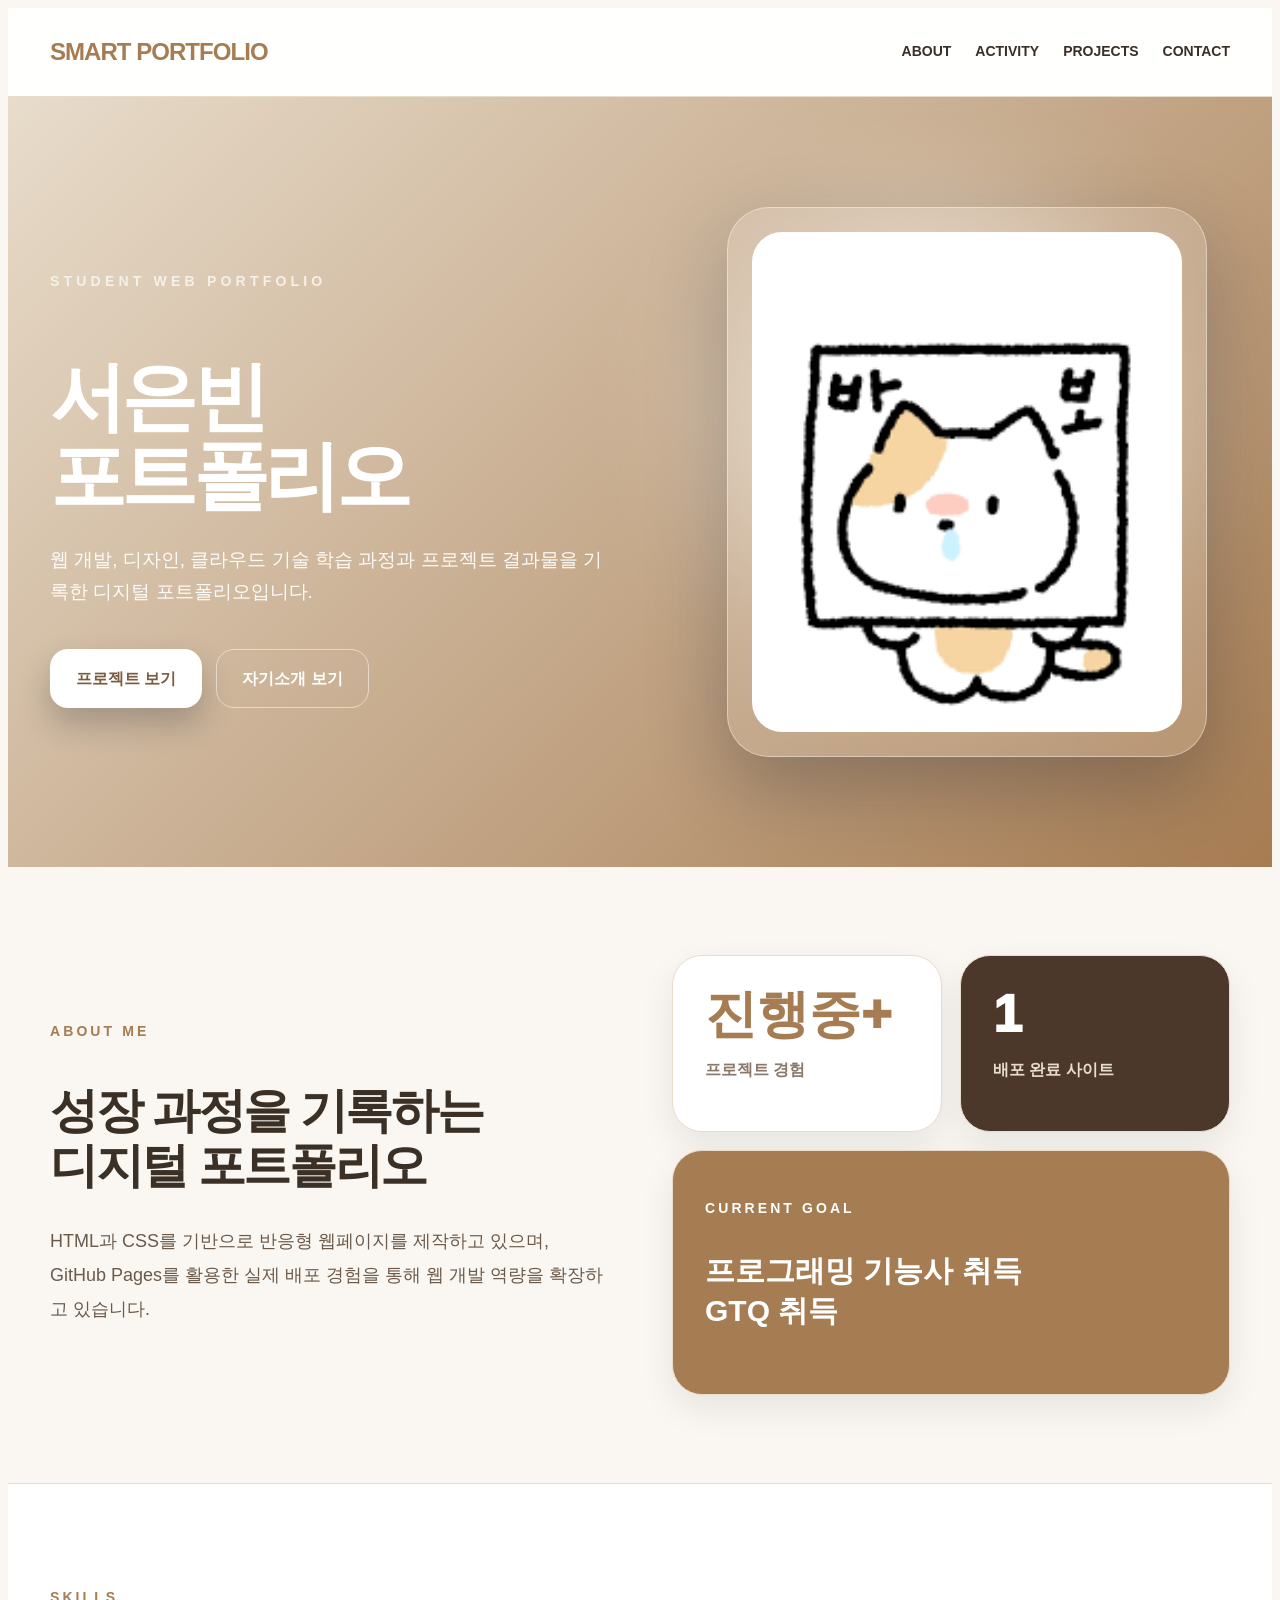
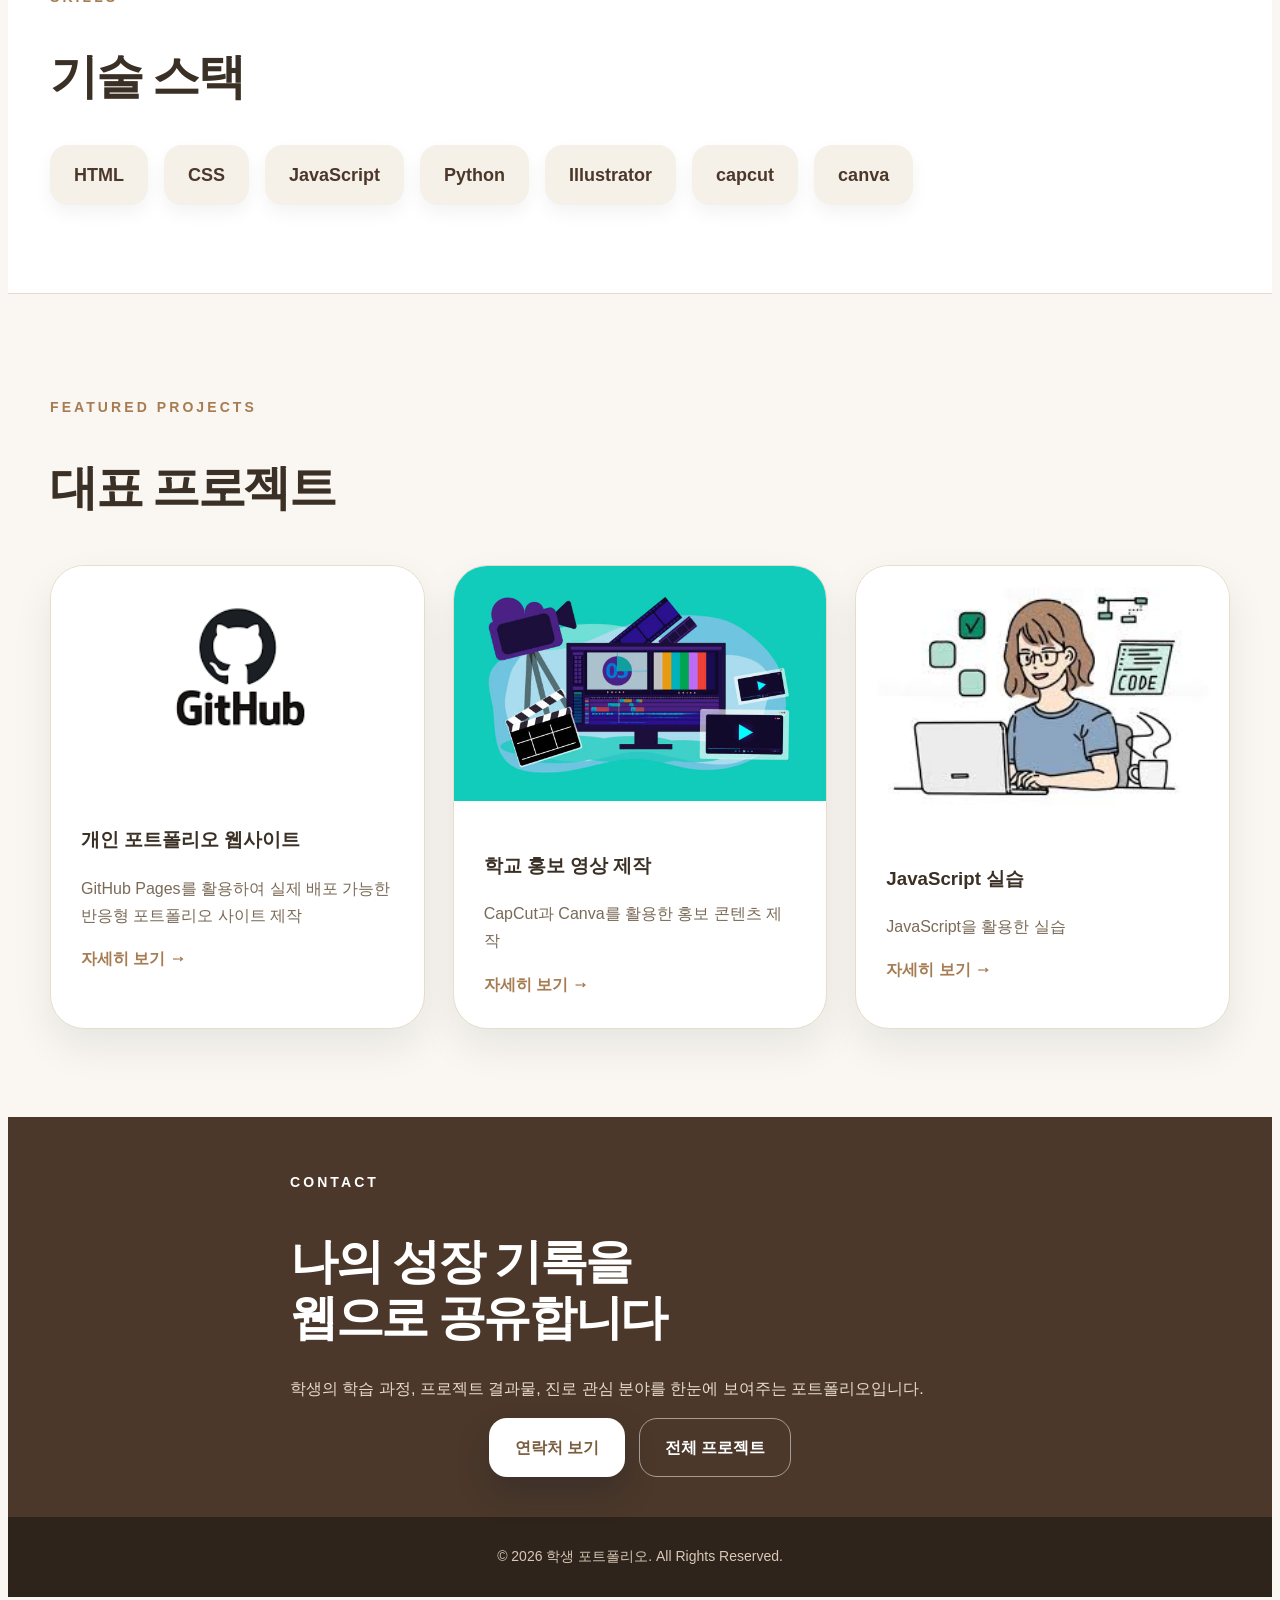
==== commit 234976e6: "Add files via upload" ====
--- a/index.html
+++ b/index.html
@@ -84,26 +84,26 @@
       <h2 class="section-title">대표 프로젝트</h2>
       <div class="project-grid">
         <article class="project-card">
-          <img src="images/02.png" alt="웹 프로젝트 이미지">
+          <img src="images/Github.png" alt="웹 프로젝트 이미지">
           <div class="project-body">
-            <h3>학생 포트폴리오 웹사이트</h3>
+            <h3>개인 포트폴리오 웹사이트</h3>
             <p>GitHub Pages를 활용하여 실제 배포 가능한 반응형 포트폴리오 사이트 제작</p>
             <a href="projects/project1.html" class="project-link">자세히 보기 →</a>
           </div>
         </article>
         <article class="project-card">
-          <img src="images/04.png" alt="디자인 프로젝트 이미지">
+          <img src="images/Cap.jpg" alt="디자인 프로젝트 이미지">
           <div class="project-body">
-            <h3>앱개발</h3>
-            <p>java를 활용한 앱 개발</p>
+            <h3>학교 홍보 영상 제작</h3>
+            <p>CapCut과 Canva를 활용한 홍보 콘텐츠 제작</p>
             <a href="projects/project2.html" class="project-link">자세히 보기 →</a>
           </div>
         </article>
         <article class="project-card">
-          <img src="images/05.jpg" alt="클라우드 프로젝트 이미지">
+          <img src="images/pro.jpg" alt="클라우드 프로젝트 이미지">
           <div class="project-body">
-            <h3>C언어를 이용한 게임 개발</h3>
-            <p>Terraform 기반 AWS ECS 및 네트워크 인프라 자동화 구성</p>
+            <h3>JavaScript 실습</h3>
+            <p>JavaScript을 활용한 실습</p>
             <a href="projects/project3.html" class="project-link">자세히 보기 →</a>
           </div>
         </article>
